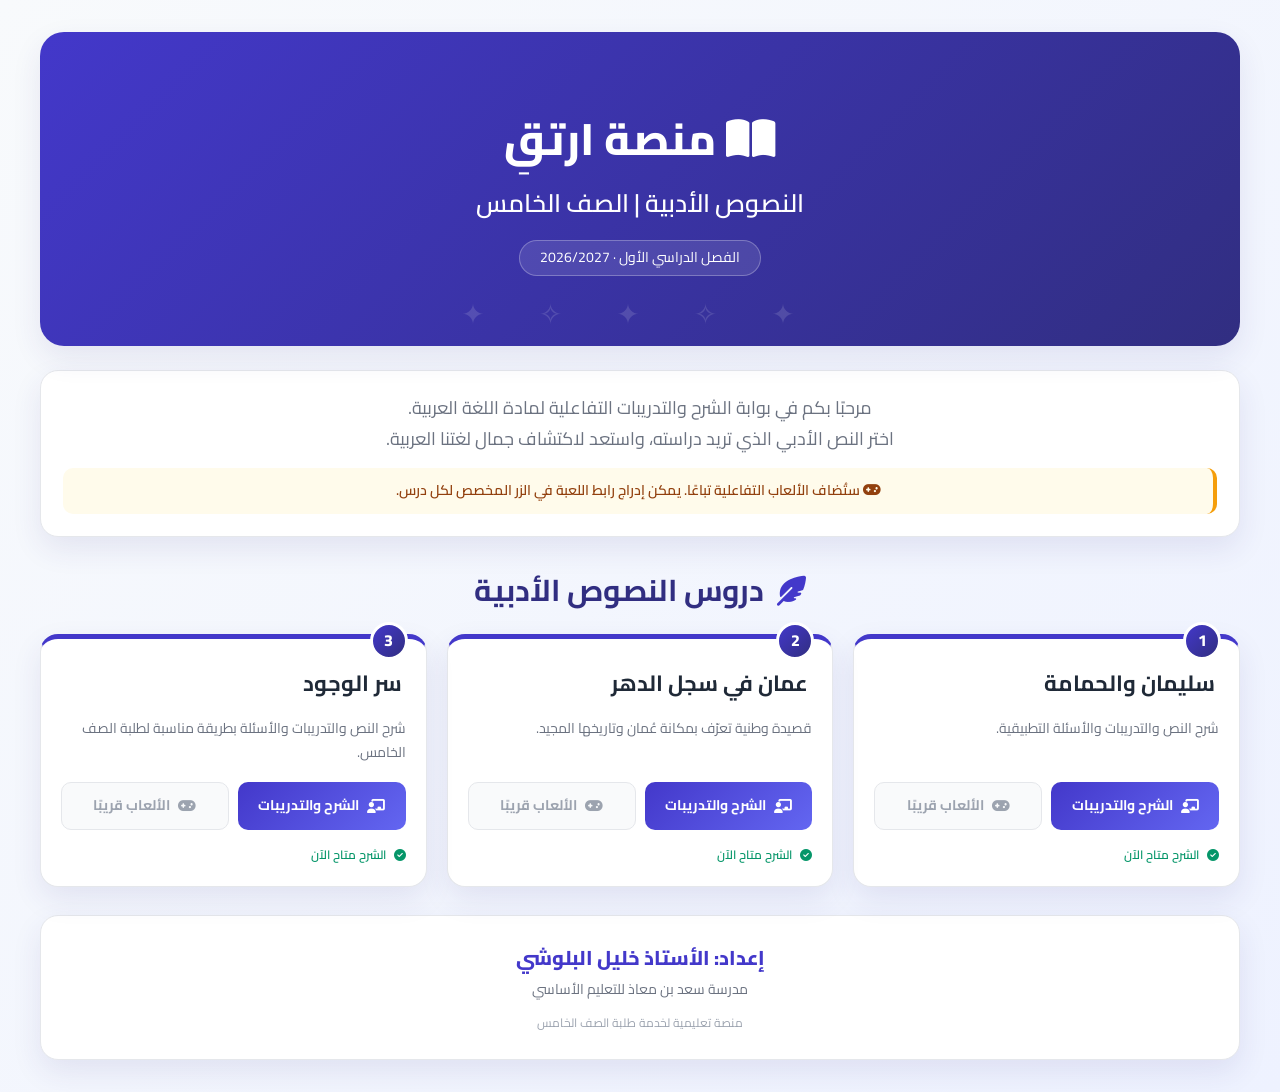
==== index.html @ d4e01bfc "Create index.html for Arabic literature platform This HTML file serves as an educational platform fo" ====
<!doctype html>
<html lang="ar" dir="rtl">
<head>
  <meta charset="utf-8">
  <meta name="viewport" content="width=device-width, initial-scale=1">
  <title>منصة ارتقِ | النصوص الأدبية - الفصل الأول</title>
  <link rel="preconnect" href="https://fonts.googleapis.com">
  <link rel="preconnect" href="https://fonts.gstatic.com" crossorigin>
  <link href="https://fonts.googleapis.com/css2?family=Cairo:wght@400;600;700;800&display=swap" rel="stylesheet">
  <link rel="stylesheet" href="https://cdnjs.cloudflare.com/ajax/libs/font-awesome/6.5.2/css/all.min.css">
  <style>
    :root{--primary:#4338ca;--deep:#312e81;--green:#059669;--ink:#1f2937;--muted:#6b7280;--line:#e5e7eb;--soft:#f8fafc;--shadow:0 12px 30px #312e8118}
    *{box-sizing:border-box;margin:0;padding:0} body{font-family:Cairo,system-ui,sans-serif;background:linear-gradient(135deg,#f8fafc,#eef2ff);color:var(--ink);line-height:1.7;min-height:100vh;padding:clamp(12px,3vw,32px)}
    .wrap{max-width:1200px;margin:auto} header{position:relative;overflow:hidden;text-align:center;color:#fff;background:linear-gradient(135deg,var(--primary),var(--deep));padding:clamp(35px,7vw,70px) 20px;border-radius:24px;box-shadow:var(--shadow);margin-bottom:24px} header:after{content:'✦  ✧  ✦  ✧  ✦';position:absolute;inset:auto 0 8px;color:#ffffff22;font-size:28px;letter-spacing:24px}.brand{font-size:clamp(25px,5vw,44px);font-weight:800}.subtitle{font-size:clamp(17px,3vw,25px);font-weight:600;margin-top:5px}.year{display:inline-block;margin-top:16px;padding:5px 20px;border:1px solid #ffffff44;border-radius:99px;background:#ffffff1c;font-size:14px}
    .intro,.lesson-card,footer{background:#fff;border:1px solid var(--line);border-radius:18px;box-shadow:var(--shadow)}.intro{padding:22px;text-align:center;margin-bottom:24px;color:var(--muted);font-size:clamp(15px,2vw,18px)}.note{margin-top:14px;background:#fffbeb;color:#92400e;border-right:4px solid #f59e0b;padding:11px 14px;border-radius:10px;font-size:14px;font-weight:600}
    .section-title{display:flex;align-items:center;justify-content:center;gap:12px;color:var(--deep);font-size:clamp(22px,4vw,30px);margin:28px 0 18px}.section-title i{color:var(--primary)}.grid{display:grid;grid-template-columns:repeat(auto-fit,minmax(min(100%,300px),1fr));gap:20px}.lesson-card{position:relative;padding:26px 20px 20px;border-top:5px solid var(--primary);transition:.25s}.lesson-card:hover{transform:translateY(-5px);box-shadow:0 18px 38px #312e8128}.num{position:absolute;top:-17px;right:18px;width:38px;height:38px;display:grid;place-items:center;border-radius:50%;background:linear-gradient(135deg,var(--primary),var(--deep));color:#fff;font-weight:800;border:3px solid #fff}.lesson-title{font-size:clamp(18px,2.5vw,22px);margin-bottom:15px;padding-right:4px}.description{color:var(--muted);font-size:14px;min-height:48px;margin-bottom:17px}.actions{display:flex;gap:9px;flex-wrap:wrap}.btn{flex:1 1 145px;display:inline-flex;align-items:center;justify-content:center;gap:8px;padding:11px 12px;border-radius:10px;text-decoration:none;font-weight:700;font-size:14px;transition:.2s}.btn:hover{transform:translateY(-2px)}.lesson{background:linear-gradient(135deg,var(--primary),#6366f1);color:#fff}.game{background:#fff;color:var(--green);border:1px solid #a7f3d0}.game.disabled{color:#9ca3af;background:#f9fafb;border-color:var(--line);cursor:not-allowed}.status{margin-top:15px;color:var(--green);font-size:12px;font-weight:600}.status i{margin-left:5px}footer{text-align:center;margin-top:28px;padding:25px 15px}.teacher{color:var(--primary);font-size:20px;font-weight:800}.school{color:var(--muted);font-size:14px;margin-top:3px}.credit{color:#9ca3af;font-size:12px;margin-top:12px}@media(max-width:520px){.actions{flex-direction:column}.btn{width:100%}.lesson-card{padding:25px 16px 17px}}
  </style>
</head>
<body>
  <main class="wrap">
    <header><div class="brand"><i class="fa-solid fa-book-open" aria-hidden="true"></i> منصة ارتقِ</div><div class="subtitle">النصوص الأدبية | الصف الخامس</div><div class="year">الفصل الدراسي الأول · 2026/2027</div></header>
    <section class="intro"><p>مرحبًا بكم في بوابة الشرح والتدريبات التفاعلية لمادة اللغة العربية.</p><p>اختر النص الأدبي الذي تريد دراسته، واستعد لاكتشاف جمال لغتنا العربية.</p><div class="note"><i class="fa-solid fa-gamepad"></i> ستُضاف الألعاب التفاعلية تباعًا. يمكن إدراج رابط اللعبة في الزر المخصص لكل درس.</div></section>
    <h2 class="section-title"><i class="fa-solid fa-feather-pointed"></i> دروس النصوص الأدبية</h2>
    <section class="grid" aria-label="دروس النصوص الأدبية">
      <article class="lesson-card"><span class="num">1</span><h3 class="lesson-title">سليمان والحمامة</h3><p class="description">شرح النص والتدريبات والأسئلة التطبيقية.</p><div class="actions"><a class="btn lesson" href="https://omk811.github.io/so1/" target="_blank" rel="noopener"><i class="fa-solid fa-chalkboard-user"></i> الشرح والتدريبات</a><a class="btn game disabled" href="#" aria-disabled="true" title="سيُضاف الرابط لاحقًا"><i class="fa-solid fa-gamepad"></i> الألعاب قريبًا</a></div><div class="status"><i class="fa-solid fa-circle-check"></i> الشرح متاح الآن</div></article>
      <article class="lesson-card"><span class="num">2</span><h3 class="lesson-title">عمان في سجل الدهر</h3><p class="description">قصيدة وطنية تعرّف بمكانة عُمان وتاريخها المجيد.</p><div class="actions"><a class="btn lesson" href="https://omk811.github.io/Oman-in-history/" target="_blank" rel="noopener"><i class="fa-solid fa-chalkboard-user"></i> الشرح والتدريبات</a><a class="btn game disabled" href="#" aria-disabled="true" title="سيُضاف الرابط لاحقًا"><i class="fa-solid fa-gamepad"></i> الألعاب قريبًا</a></div><div class="status"><i class="fa-solid fa-circle-check"></i> الشرح متاح الآن</div></article>
      <article class="lesson-card"><span class="num">3</span><h3 class="lesson-title">سر الوجود</h3><p class="description">شرح النص والتدريبات والأسئلة بطريقة مناسبة لطلبة الصف الخامس.</p><div class="actions"><a class="btn lesson" href="https://omk811.github.io/sw/" target="_blank" rel="noopener"><i class="fa-solid fa-chalkboard-user"></i> الشرح والتدريبات</a><a class="btn game disabled" href="#" aria-disabled="true" title="سيُضاف الرابط لاحقًا"><i class="fa-solid fa-gamepad"></i> الألعاب قريبًا</a></div><div class="status"><i class="fa-solid fa-circle-check"></i> الشرح متاح الآن</div></article>
    </section>
    <footer><div class="teacher">إعداد: الأستاذ خليل البلوشي</div><div class="school">مدرسة سعد بن معاذ للتعليم الأساسي</div><div class="credit">منصة تعليمية لخدمة طلبة الصف الخامس</div></footer>
  </main>
</body>
</html>
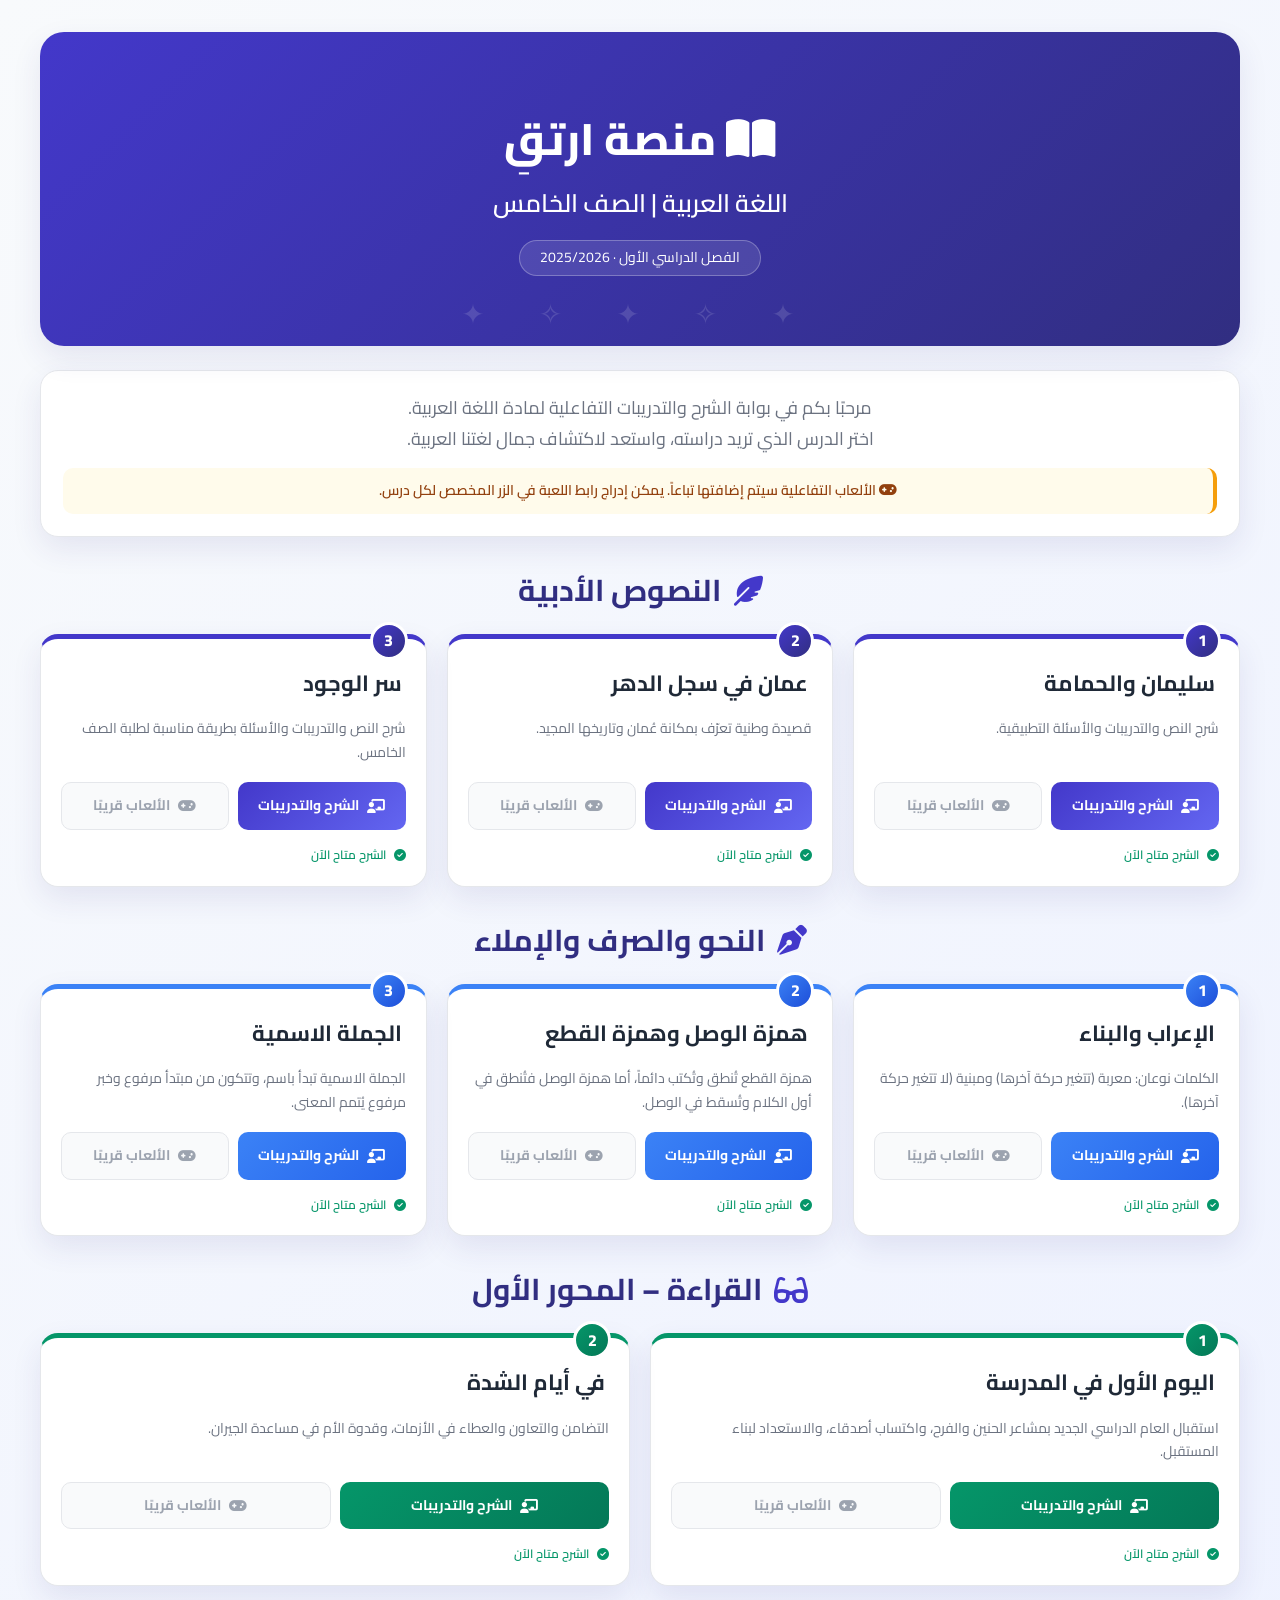
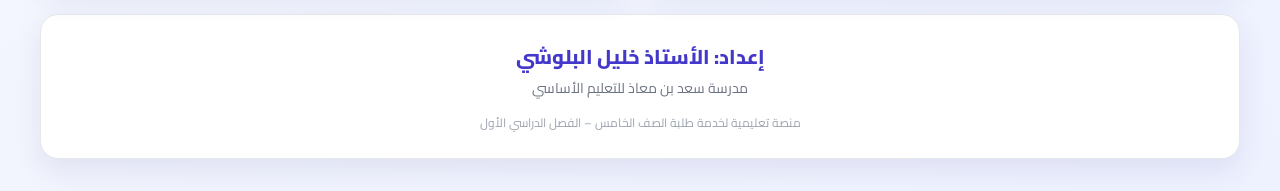
==== commit 489d9310: "Update title and footer content for new academic year Updated the title and subtitle in the header s" ====
--- a/index.html
+++ b/index.html
@@ -3,30 +3,490 @@
 <head>
   <meta charset="utf-8">
   <meta name="viewport" content="width=device-width, initial-scale=1">
-  <title>منصة ارتقِ | النصوص الأدبية - الفصل الأول</title>
+  <title>منصة ارتقِ | الفصل الدراسي الأول</title>
   <link rel="preconnect" href="https://fonts.googleapis.com">
   <link rel="preconnect" href="https://fonts.gstatic.com" crossorigin>
   <link href="https://fonts.googleapis.com/css2?family=Cairo:wght@400;600;700;800&display=swap" rel="stylesheet">
   <link rel="stylesheet" href="https://cdnjs.cloudflare.com/ajax/libs/font-awesome/6.5.2/css/all.min.css">
   <style>
-    :root{--primary:#4338ca;--deep:#312e81;--green:#059669;--ink:#1f2937;--muted:#6b7280;--line:#e5e7eb;--soft:#f8fafc;--shadow:0 12px 30px #312e8118}
-    *{box-sizing:border-box;margin:0;padding:0} body{font-family:Cairo,system-ui,sans-serif;background:linear-gradient(135deg,#f8fafc,#eef2ff);color:var(--ink);line-height:1.7;min-height:100vh;padding:clamp(12px,3vw,32px)}
-    .wrap{max-width:1200px;margin:auto} header{position:relative;overflow:hidden;text-align:center;color:#fff;background:linear-gradient(135deg,var(--primary),var(--deep));padding:clamp(35px,7vw,70px) 20px;border-radius:24px;box-shadow:var(--shadow);margin-bottom:24px} header:after{content:'✦  ✧  ✦  ✧  ✦';position:absolute;inset:auto 0 8px;color:#ffffff22;font-size:28px;letter-spacing:24px}.brand{font-size:clamp(25px,5vw,44px);font-weight:800}.subtitle{font-size:clamp(17px,3vw,25px);font-weight:600;margin-top:5px}.year{display:inline-block;margin-top:16px;padding:5px 20px;border:1px solid #ffffff44;border-radius:99px;background:#ffffff1c;font-size:14px}
-    .intro,.lesson-card,footer{background:#fff;border:1px solid var(--line);border-radius:18px;box-shadow:var(--shadow)}.intro{padding:22px;text-align:center;margin-bottom:24px;color:var(--muted);font-size:clamp(15px,2vw,18px)}.note{margin-top:14px;background:#fffbeb;color:#92400e;border-right:4px solid #f59e0b;padding:11px 14px;border-radius:10px;font-size:14px;font-weight:600}
-    .section-title{display:flex;align-items:center;justify-content:center;gap:12px;color:var(--deep);font-size:clamp(22px,4vw,30px);margin:28px 0 18px}.section-title i{color:var(--primary)}.grid{display:grid;grid-template-columns:repeat(auto-fit,minmax(min(100%,300px),1fr));gap:20px}.lesson-card{position:relative;padding:26px 20px 20px;border-top:5px solid var(--primary);transition:.25s}.lesson-card:hover{transform:translateY(-5px);box-shadow:0 18px 38px #312e8128}.num{position:absolute;top:-17px;right:18px;width:38px;height:38px;display:grid;place-items:center;border-radius:50%;background:linear-gradient(135deg,var(--primary),var(--deep));color:#fff;font-weight:800;border:3px solid #fff}.lesson-title{font-size:clamp(18px,2.5vw,22px);margin-bottom:15px;padding-right:4px}.description{color:var(--muted);font-size:14px;min-height:48px;margin-bottom:17px}.actions{display:flex;gap:9px;flex-wrap:wrap}.btn{flex:1 1 145px;display:inline-flex;align-items:center;justify-content:center;gap:8px;padding:11px 12px;border-radius:10px;text-decoration:none;font-weight:700;font-size:14px;transition:.2s}.btn:hover{transform:translateY(-2px)}.lesson{background:linear-gradient(135deg,var(--primary),#6366f1);color:#fff}.game{background:#fff;color:var(--green);border:1px solid #a7f3d0}.game.disabled{color:#9ca3af;background:#f9fafb;border-color:var(--line);cursor:not-allowed}.status{margin-top:15px;color:var(--green);font-size:12px;font-weight:600}.status i{margin-left:5px}footer{text-align:center;margin-top:28px;padding:25px 15px}.teacher{color:var(--primary);font-size:20px;font-weight:800}.school{color:var(--muted);font-size:14px;margin-top:3px}.credit{color:#9ca3af;font-size:12px;margin-top:12px}@media(max-width:520px){.actions{flex-direction:column}.btn{width:100%}.lesson-card{padding:25px 16px 17px}}
+    :root {
+      --primary: #4338ca;
+      --deep: #312e81;
+      --green: #059669;
+      --ink: #1f2937;
+      --muted: #6b7280;
+      --line: #e5e7eb;
+      --soft: #f8fafc;
+      --shadow: 0 12px 30px #312e8118;
+    }
+
+    * {
+      box-sizing: border-box;
+      margin: 0;
+      padding: 0;
+    }
+
+    body {
+      font-family: 'Cairo', system-ui, sans-serif;
+      background: linear-gradient(135deg, #f8fafc, #eef2ff);
+      color: var(--ink);
+      line-height: 1.7;
+      min-height: 100vh;
+      padding: clamp(12px, 3vw, 32px);
+    }
+
+    .wrap {
+      max-width: 1200px;
+      margin: auto;
+    }
+
+    /* ===== الهيدر ===== */
+    header {
+      position: relative;
+      overflow: hidden;
+      text-align: center;
+      color: #fff;
+      background: linear-gradient(135deg, var(--primary), var(--deep));
+      padding: clamp(35px, 7vw, 70px) 20px;
+      border-radius: 24px;
+      box-shadow: var(--shadow);
+      margin-bottom: 24px;
+    }
+
+    header::after {
+      content: '✦  ✧  ✦  ✧  ✦';
+      position: absolute;
+      inset: auto 0 8px;
+      color: #ffffff22;
+      font-size: 28px;
+      letter-spacing: 24px;
+    }
+
+    .brand {
+      font-size: clamp(25px, 5vw, 44px);
+      font-weight: 800;
+    }
+
+    .subtitle {
+      font-size: clamp(17px, 3vw, 25px);
+      font-weight: 600;
+      margin-top: 5px;
+    }
+
+    .year {
+      display: inline-block;
+      margin-top: 16px;
+      padding: 5px 20px;
+      border: 1px solid #ffffff44;
+      border-radius: 99px;
+      background: #ffffff1c;
+      font-size: 14px;
+    }
+
+    /* ===== المقدمة ===== */
+    .intro {
+      background: #fff;
+      border: 1px solid var(--line);
+      border-radius: 18px;
+      box-shadow: var(--shadow);
+      padding: 22px;
+      text-align: center;
+      margin-bottom: 24px;
+      color: var(--muted);
+      font-size: clamp(15px, 2vw, 18px);
+    }
+
+    .note {
+      margin-top: 14px;
+      background: #fffbeb;
+      color: #92400e;
+      border-right: 4px solid #f59e0b;
+      padding: 11px 14px;
+      border-radius: 10px;
+      font-size: 14px;
+      font-weight: 600;
+    }
+
+    /* ===== عناوين الأقسام ===== */
+    .section-title {
+      display: flex;
+      align-items: center;
+      justify-content: center;
+      gap: 12px;
+      color: var(--deep);
+      font-size: clamp(22px, 4vw, 30px);
+      margin: 28px 0 18px;
+    }
+
+    .section-title i {
+      color: var(--primary);
+    }
+
+    /* ===== شبكة البطاقات ===== */
+    .grid {
+      display: grid;
+      grid-template-columns: repeat(auto-fit, minmax(min(100%, 300px), 1fr));
+      gap: 20px;
+    }
+
+    /* ===== بطاقة الدرس ===== */
+    .lesson-card {
+      position: relative;
+      background: #fff;
+      border: 1px solid var(--line);
+      border-radius: 18px;
+      box-shadow: var(--shadow);
+      padding: 26px 20px 20px;
+      border-top: 5px solid var(--primary);
+      transition: 0.25s;
+    }
+
+    .lesson-card:hover {
+      transform: translateY(-5px);
+      box-shadow: 0 18px 38px #312e8128;
+    }
+
+    /* ألوان خاصة بكل قسم */
+    .literary .lesson-card { border-top-color: var(--primary); }
+    .grammar .lesson-card { border-top-color: #3b82f6; }
+    .reading1 .lesson-card { border-top-color: var(--green); }
+
+    /* ===== رقم الدرس ===== */
+    .num {
+      position: absolute;
+      top: -17px;
+      right: 18px;
+      width: 38px;
+      height: 38px;
+      display: grid;
+      place-items: center;
+      border-radius: 50%;
+      background: linear-gradient(135deg, var(--primary), var(--deep));
+      color: #fff;
+      font-weight: 800;
+      border: 3px solid #fff;
+    }
+
+    .literary .num { background: linear-gradient(135deg, var(--primary), var(--deep)); }
+    .grammar .num { background: linear-gradient(135deg, #3b82f6, #1d4ed8); }
+    .reading1 .num { background: linear-gradient(135deg, var(--green), #047857); }
+
+    /* ===== عنوان الدرس ===== */
+    .lesson-title {
+      font-size: clamp(18px, 2.5vw, 22px);
+      margin-bottom: 15px;
+      padding-right: 4px;
+    }
+
+    .description {
+      color: var(--muted);
+      font-size: 14px;
+      min-height: 48px;
+      margin-bottom: 17px;
+    }
+
+    /* ===== الأزرار ===== */
+    .actions {
+      display: flex;
+      gap: 9px;
+      flex-wrap: wrap;
+    }
+
+    .btn {
+      flex: 1 1 145px;
+      display: inline-flex;
+      align-items: center;
+      justify-content: center;
+      gap: 8px;
+      padding: 11px 12px;
+      border-radius: 10px;
+      text-decoration: none;
+      font-weight: 700;
+      font-size: 14px;
+      transition: 0.2s;
+    }
+
+    .btn:hover {
+      transform: translateY(-2px);
+    }
+
+    .btn-lesson {
+      background: linear-gradient(135deg, var(--primary), #6366f1);
+      color: #fff;
+    }
+
+    .grammar .btn-lesson { background: linear-gradient(135deg, #3b82f6, #2563eb); }
+    .reading1 .btn-lesson { background: linear-gradient(135deg, var(--green), #047857); }
+
+    .btn-game {
+      background: #fff;
+      color: var(--green);
+      border: 1px solid #a7f3d0;
+    }
+
+    .btn-game.disabled {
+      color: #9ca3af;
+      background: #f9fafb;
+      border-color: var(--line);
+      cursor: not-allowed;
+    }
+
+    /* ===== الحالة ===== */
+    .status {
+      margin-top: 15px;
+      color: var(--green);
+      font-size: 12px;
+      font-weight: 600;
+    }
+
+    .status i {
+      margin-left: 5px;
+    }
+
+    /* ===== الفوتر ===== */
+    footer {
+      background: #fff;
+      border: 1px solid var(--line);
+      border-radius: 18px;
+      box-shadow: var(--shadow);
+      text-align: center;
+      margin-top: 28px;
+      padding: 25px 15px;
+    }
+
+    .teacher {
+      color: var(--primary);
+      font-size: 20px;
+      font-weight: 800;
+    }
+
+    .school {
+      color: var(--muted);
+      font-size: 14px;
+      margin-top: 3px;
+    }
+
+    .credit {
+      color: #9ca3af;
+      font-size: 12px;
+      margin-top: 12px;
+    }
+
+    /* ===== استجابة للشاشات الصغيرة ===== */
+    @media (max-width: 520px) {
+      .actions {
+        flex-direction: column;
+      }
+      .btn {
+        width: 100%;
+      }
+      .lesson-card {
+        padding: 25px 16px 17px;
+      }
+    }
   </style>
 </head>
 <body>
+
   <main class="wrap">
-    <header><div class="brand"><i class="fa-solid fa-book-open" aria-hidden="true"></i> منصة ارتقِ</div><div class="subtitle">النصوص الأدبية | الصف الخامس</div><div class="year">الفصل الدراسي الأول · 2026/2027</div></header>
-    <section class="intro"><p>مرحبًا بكم في بوابة الشرح والتدريبات التفاعلية لمادة اللغة العربية.</p><p>اختر النص الأدبي الذي تريد دراسته، واستعد لاكتشاف جمال لغتنا العربية.</p><div class="note"><i class="fa-solid fa-gamepad"></i> ستُضاف الألعاب التفاعلية تباعًا. يمكن إدراج رابط اللعبة في الزر المخصص لكل درس.</div></section>
-    <h2 class="section-title"><i class="fa-solid fa-feather-pointed"></i> دروس النصوص الأدبية</h2>
-    <section class="grid" aria-label="دروس النصوص الأدبية">
-      <article class="lesson-card"><span class="num">1</span><h3 class="lesson-title">سليمان والحمامة</h3><p class="description">شرح النص والتدريبات والأسئلة التطبيقية.</p><div class="actions"><a class="btn lesson" href="https://omk811.github.io/so1/" target="_blank" rel="noopener"><i class="fa-solid fa-chalkboard-user"></i> الشرح والتدريبات</a><a class="btn game disabled" href="#" aria-disabled="true" title="سيُضاف الرابط لاحقًا"><i class="fa-solid fa-gamepad"></i> الألعاب قريبًا</a></div><div class="status"><i class="fa-solid fa-circle-check"></i> الشرح متاح الآن</div></article>
-      <article class="lesson-card"><span class="num">2</span><h3 class="lesson-title">عمان في سجل الدهر</h3><p class="description">قصيدة وطنية تعرّف بمكانة عُمان وتاريخها المجيد.</p><div class="actions"><a class="btn lesson" href="https://omk811.github.io/Oman-in-history/" target="_blank" rel="noopener"><i class="fa-solid fa-chalkboard-user"></i> الشرح والتدريبات</a><a class="btn game disabled" href="#" aria-disabled="true" title="سيُضاف الرابط لاحقًا"><i class="fa-solid fa-gamepad"></i> الألعاب قريبًا</a></div><div class="status"><i class="fa-solid fa-circle-check"></i> الشرح متاح الآن</div></article>
-      <article class="lesson-card"><span class="num">3</span><h3 class="lesson-title">سر الوجود</h3><p class="description">شرح النص والتدريبات والأسئلة بطريقة مناسبة لطلبة الصف الخامس.</p><div class="actions"><a class="btn lesson" href="https://omk811.github.io/sw/" target="_blank" rel="noopener"><i class="fa-solid fa-chalkboard-user"></i> الشرح والتدريبات</a><a class="btn game disabled" href="#" aria-disabled="true" title="سيُضاف الرابط لاحقًا"><i class="fa-solid fa-gamepad"></i> الألعاب قريبًا</a></div><div class="status"><i class="fa-solid fa-circle-check"></i> الشرح متاح الآن</div></article>
+
+    <!-- ===== الهيدر ===== -->
+    <header>
+      <div class="brand">
+        <i class="fa-solid fa-book-open" aria-hidden="true"></i>
+        منصة ارتقِ
+      </div>
+      <div class="subtitle">اللغة العربية | الصف الخامس</div>
+      <div class="year">الفصل الدراسي الأول · 2025/2026</div>
+    </header>
+
+    <!-- ===== المقدمة ===== -->
+    <section class="intro">
+      <p>مرحبًا بكم في بوابة الشرح والتدريبات التفاعلية لمادة اللغة العربية.</p>
+      <p>اختر الدرس الذي تريد دراسته، واستعد لاكتشاف جمال لغتنا العربية.</p>
+      <div class="note">
+        <i class="fa-solid fa-gamepad"></i>
+        الألعاب التفاعلية سيتم إضافتها تباعاً. يمكن إدراج رابط اللعبة في الزر المخصص لكل درس.
+      </div>
     </section>
-    <footer><div class="teacher">إعداد: الأستاذ خليل البلوشي</div><div class="school">مدرسة سعد بن معاذ للتعليم الأساسي</div><div class="credit">منصة تعليمية لخدمة طلبة الصف الخامس</div></footer>
+
+    <!-- ============================================================ -->
+    <!-- 1. النصوص الأدبية                                              -->
+    <!-- ============================================================ -->
+    <h2 class="section-title">
+      <i class="fa-solid fa-feather-pointed"></i>
+      النصوص الأدبية
+    </h2>
+    <section class="grid literary" aria-label="دروس النصوص الأدبية">
+
+      <article class="lesson-card">
+        <span class="num">1</span>
+        <h3 class="lesson-title">سليمان والحمامة</h3>
+        <p class="description">شرح النص والتدريبات والأسئلة التطبيقية.</p>
+        <div class="actions">
+          <a class="btn btn-lesson" href="https://omk811.github.io/so1/" target="_blank" rel="noopener">
+            <i class="fa-solid fa-chalkboard-user"></i> الشرح والتدريبات
+          </a>
+          <a class="btn btn-game disabled" href="#" aria-disabled="true" title="سيُضاف الرابط لاحقًا">
+            <i class="fa-solid fa-gamepad"></i> الألعاب قريبًا
+          </a>
+        </div>
+        <div class="status">
+          <i class="fa-solid fa-circle-check"></i> الشرح متاح الآن
+        </div>
+      </article>
+
+      <article class="lesson-card">
+        <span class="num">2</span>
+        <h3 class="lesson-title">عمان في سجل الدهر</h3>
+        <p class="description">قصيدة وطنية تعرّف بمكانة عُمان وتاريخها المجيد.</p>
+        <div class="actions">
+          <a class="btn btn-lesson" href="https://omk811.github.io/Oman-in-history/" target="_blank" rel="noopener">
+            <i class="fa-solid fa-chalkboard-user"></i> الشرح والتدريبات
+          </a>
+          <a class="btn btn-game disabled" href="#" aria-disabled="true" title="سيُضاف الرابط لاحقًا">
+            <i class="fa-solid fa-gamepad"></i> الألعاب قريبًا
+          </a>
+        </div>
+        <div class="status">
+          <i class="fa-solid fa-circle-check"></i> الشرح متاح الآن
+        </div>
+      </article>
+
+      <article class="lesson-card">
+        <span class="num">3</span>
+        <h3 class="lesson-title">سر الوجود</h3>
+        <p class="description">شرح النص والتدريبات والأسئلة بطريقة مناسبة لطلبة الصف الخامس.</p>
+        <div class="actions">
+          <a class="btn btn-lesson" href="https://omk811.github.io/sw/" target="_blank" rel="noopener">
+            <i class="fa-solid fa-chalkboard-user"></i> الشرح والتدريبات
+          </a>
+          <a class="btn btn-game disabled" href="#" aria-disabled="true" title="سيُضاف الرابط لاحقًا">
+            <i class="fa-solid fa-gamepad"></i> الألعاب قريبًا
+          </a>
+        </div>
+        <div class="status">
+          <i class="fa-solid fa-circle-check"></i> الشرح متاح الآن
+        </div>
+      </article>
+
+    </section>
+
+    <!-- ============================================================ -->
+    <!-- 2. النحو والصرف والإملاء                                               -->
+    <!-- ============================================================ -->
+    <h2 class="section-title">
+      <i class="fa-solid fa-pen-nib"></i>
+      النحو والصرف والإملاء
+    </h2>
+    <section class="grid grammar" aria-label="دروس النحو والصرف والإملاء">
+
+      <article class="lesson-card">
+        <span class="num">1</span>
+        <h3 class="lesson-title">الإعراب والبناء</h3>
+        <p class="description">الكلمات نوعان: معربة (تتغير حركة آخرها) ومبنية (لا تتغير حركة آخرها).</p>
+        <div class="actions">
+          <a class="btn btn-lesson" href="https://omk811.github.io/i3rab/" target="_blank" rel="noopener">
+            <i class="fa-solid fa-chalkboard-user"></i> الشرح والتدريبات
+          </a>
+          <a class="btn btn-game disabled" href="#" aria-disabled="true" title="سيُضاف الرابط لاحقًا">
+            <i class="fa-solid fa-gamepad"></i> الألعاب قريبًا
+          </a>
+        </div>
+        <div class="status">
+          <i class="fa-solid fa-circle-check"></i> الشرح متاح الآن
+        </div>
+      </article>
+
+      <article class="lesson-card">
+        <span class="num">2</span>
+        <h3 class="lesson-title">همزة الوصل وهمزة القطع</h3>
+        <p class="description">همزة القطع تُنطق وتُكتب دائماً، أما همزة الوصل فتُنطق في أول الكلام وتُسقط في الوصل.</p>
+        <div class="actions">
+          <a class="btn btn-lesson" href="https://omk811.github.io/hamza/" target="_blank" rel="noopener">
+            <i class="fa-solid fa-chalkboard-user"></i> الشرح والتدريبات
+          </a>
+          <a class="btn btn-game disabled" href="#" aria-disabled="true" title="سيُضاف الرابط لاحقًا">
+            <i class="fa-solid fa-gamepad"></i> الألعاب قريبًا
+          </a>
+        </div>
+        <div class="status">
+          <i class="fa-solid fa-circle-check"></i> الشرح متاح الآن
+        </div>
+      </article>
+
+      <article class="lesson-card">
+        <span class="num">3</span>
+        <h3 class="lesson-title">الجملة الاسمية</h3>
+        <p class="description">الجملة الاسمية تبدأ باسم، وتتكون من مبتدأ مرفوع وخبر مرفوع يُتمم المعنى.</p>
+        <div class="actions">
+          <a class="btn btn-lesson" href="https://omk811.github.io/nominal/" target="_blank" rel="noopener">
+            <i class="fa-solid fa-chalkboard-user"></i> الشرح والتدريبات
+          </a>
+          <a class="btn btn-game disabled" href="#" aria-disabled="true" title="سيُضاف الرابط لاحقًا">
+            <i class="fa-solid fa-gamepad"></i> الألعاب قريبًا
+          </a>
+        </div>
+        <div class="status">
+          <i class="fa-solid fa-circle-check"></i> الشرح متاح الآن
+        </div>
+      </article>
+
+    </section>
+
+    <!-- ============================================================ -->
+    <!-- 3. القراءة – المحور الأول                                     -->
+    <!-- ============================================================ -->
+    <h2 class="section-title">
+      <i class="fa-solid fa-glasses"></i>
+      القراءة – المحور الأول
+    </h2>
+    <section class="grid reading1" aria-label="دروس القراءة المحور الأول">
+
+      <article class="lesson-card">
+        <span class="num">1</span>
+        <h3 class="lesson-title">اليوم الأول في المدرسة</h3>
+        <p class="description">استقبال العام الدراسي الجديد بمشاعر الحنين والفرح، واكتساب أصدقاء، والاستعداد لبناء المستقبل.</p>
+        <div class="actions">
+          <a class="btn btn-lesson" href="https://omk811.github.io/firstday/" target="_blank" rel="noopener">
+            <i class="fa-solid fa-chalkboard-user"></i> الشرح والتدريبات
+          </a>
+          <a class="btn btn-game disabled" href="#" aria-disabled="true" title="سيُضاف الرابط لاحقًا">
+            <i class="fa-solid fa-gamepad"></i> الألعاب قريبًا
+          </a>
+        </div>
+        <div class="status">
+          <i class="fa-solid fa-circle-check"></i> الشرح متاح الآن
+        </div>
+      </article>
+
+      <article class="lesson-card">
+        <span class="num">2</span>
+        <h3 class="lesson-title">في أيام الشدة</h3>
+        <p class="description">التضامن والتعاون والعطاء في الأزمات، وقدوة الأم في مساعدة الجيران.</p>
+        <div class="actions">
+          <a class="btn btn-lesson" href="https://omk811.github.io/harddays/" target="_blank" rel="noopener">
+            <i class="fa-solid fa-chalkboard-user"></i> الشرح والتدريبات
+          </a>
+          <a class="btn btn-game disabled" href="#" aria-disabled="true" title="سيُضاف الرابط لاحقًا">
+            <i class="fa-solid fa-gamepad"></i> الألعاب قريبًا
+          </a>
+        </div>
+        <div class="status">
+          <i class="fa-solid fa-circle-check"></i> الشرح متاح الآن
+        </div>
+      </article>
+
+    </section>
+
+    <!-- ===== الفوتر ===== -->
+    <footer>
+      <div class="teacher">إعداد: الأستاذ خليل البلوشي</div>
+      <div class="school">مدرسة سعد بن معاذ للتعليم الأساسي</div>
+      <div class="credit">منصة تعليمية لخدمة طلبة الصف الخامس – الفصل الدراسي الأول</div>
+    </footer>
+
   </main>
+
 </body>
 </html>
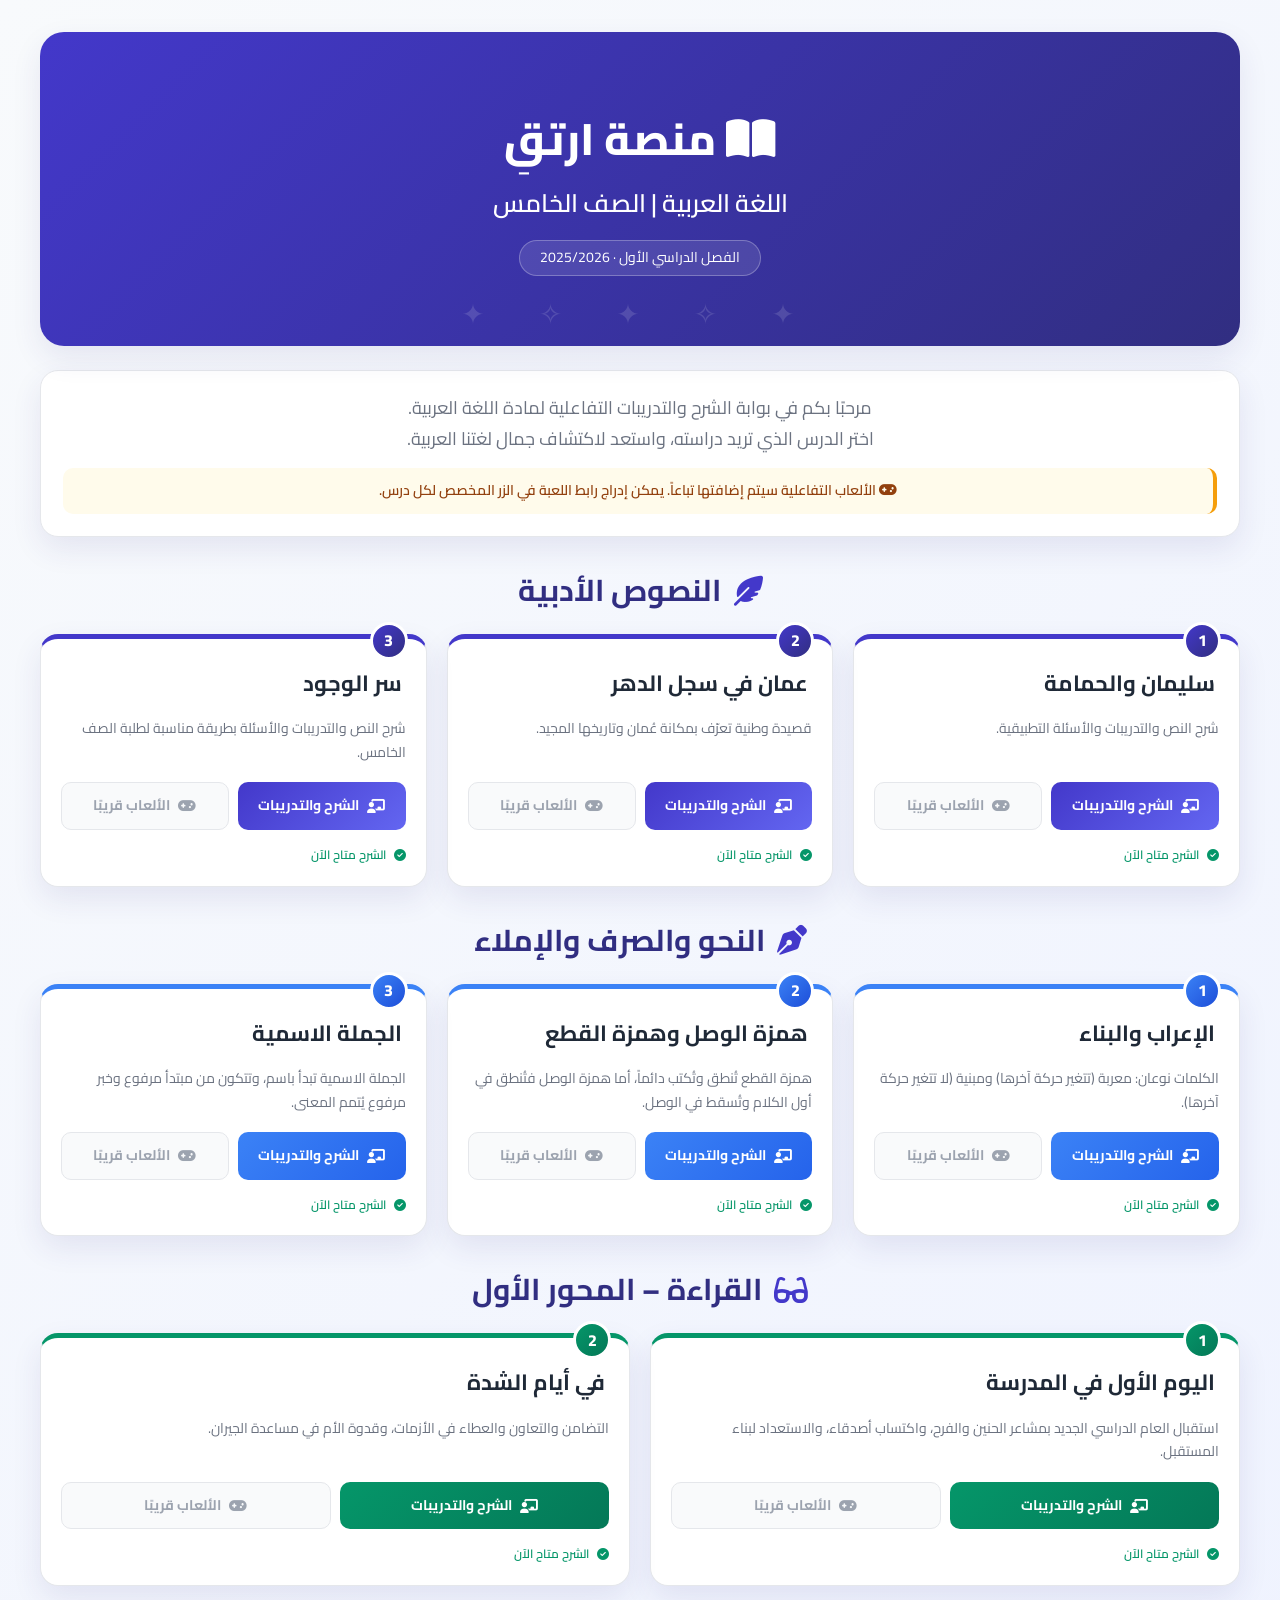
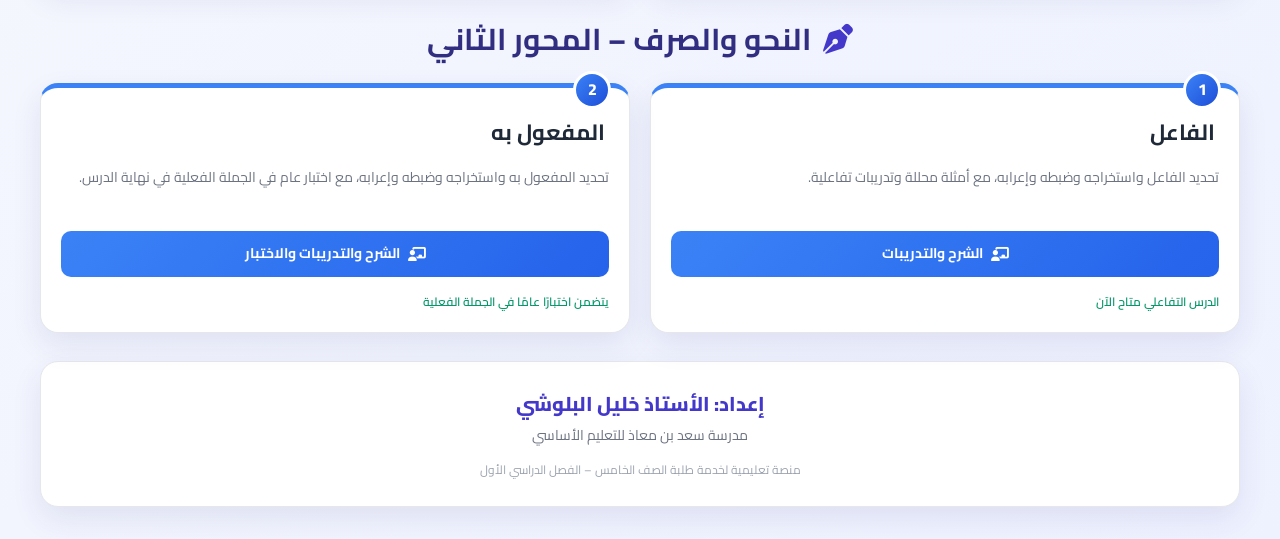
==== commit a85d317a: "Add interactive subject and object lessons for first semester axis two" ====
--- a/index.html
+++ b/index.html
@@ -479,6 +479,36 @@
 
     </section>
 
+
+    <h2 class="section-title" id="axis2-grammar">
+      <i class="fa-solid fa-pen-nib" aria-hidden="true"></i>
+      النحو والصرف – المحور الثاني
+    </h2>
+    <section class="grid grammar" aria-label="دروس تفاعلية للمحور الثاني">
+      <article class="lesson-card">
+        <span class="num">1</span>
+        <h3 class="lesson-title">الفاعل</h3>
+        <p class="description">تحديد الفاعل واستخراجه وضبطه وإعرابه، مع أمثلة محللة وتدريبات تفاعلية.</p>
+        <div class="actions">
+          <a class="btn btn-lesson" href="https://omk811.github.io/fa3el/" target="_blank" rel="noopener noreferrer">
+            <i class="fa-solid fa-chalkboard-user" aria-hidden="true"></i> الشرح والتدريبات
+          </a>
+        </div>
+        <div class="status">الدرس التفاعلي متاح الآن</div>
+      </article>
+      <article class="lesson-card">
+        <span class="num">2</span>
+        <h3 class="lesson-title">المفعول به</h3>
+        <p class="description">تحديد المفعول به واستخراجه وضبطه وإعرابه، مع اختبار عام في الجملة الفعلية في نهاية الدرس.</p>
+        <div class="actions">
+          <a class="btn btn-lesson" href="https://omk811.github.io/fa3el/mafool.html" target="_blank" rel="noopener noreferrer">
+            <i class="fa-solid fa-chalkboard-user" aria-hidden="true"></i> الشرح والتدريبات والاختبار
+          </a>
+        </div>
+        <div class="status">يتضمن اختبارًا عامًا في الجملة الفعلية</div>
+      </article>
+    </section>
+
     <!-- ===== الفوتر ===== -->
     <footer>
       <div class="teacher">إعداد: الأستاذ خليل البلوشي</div>
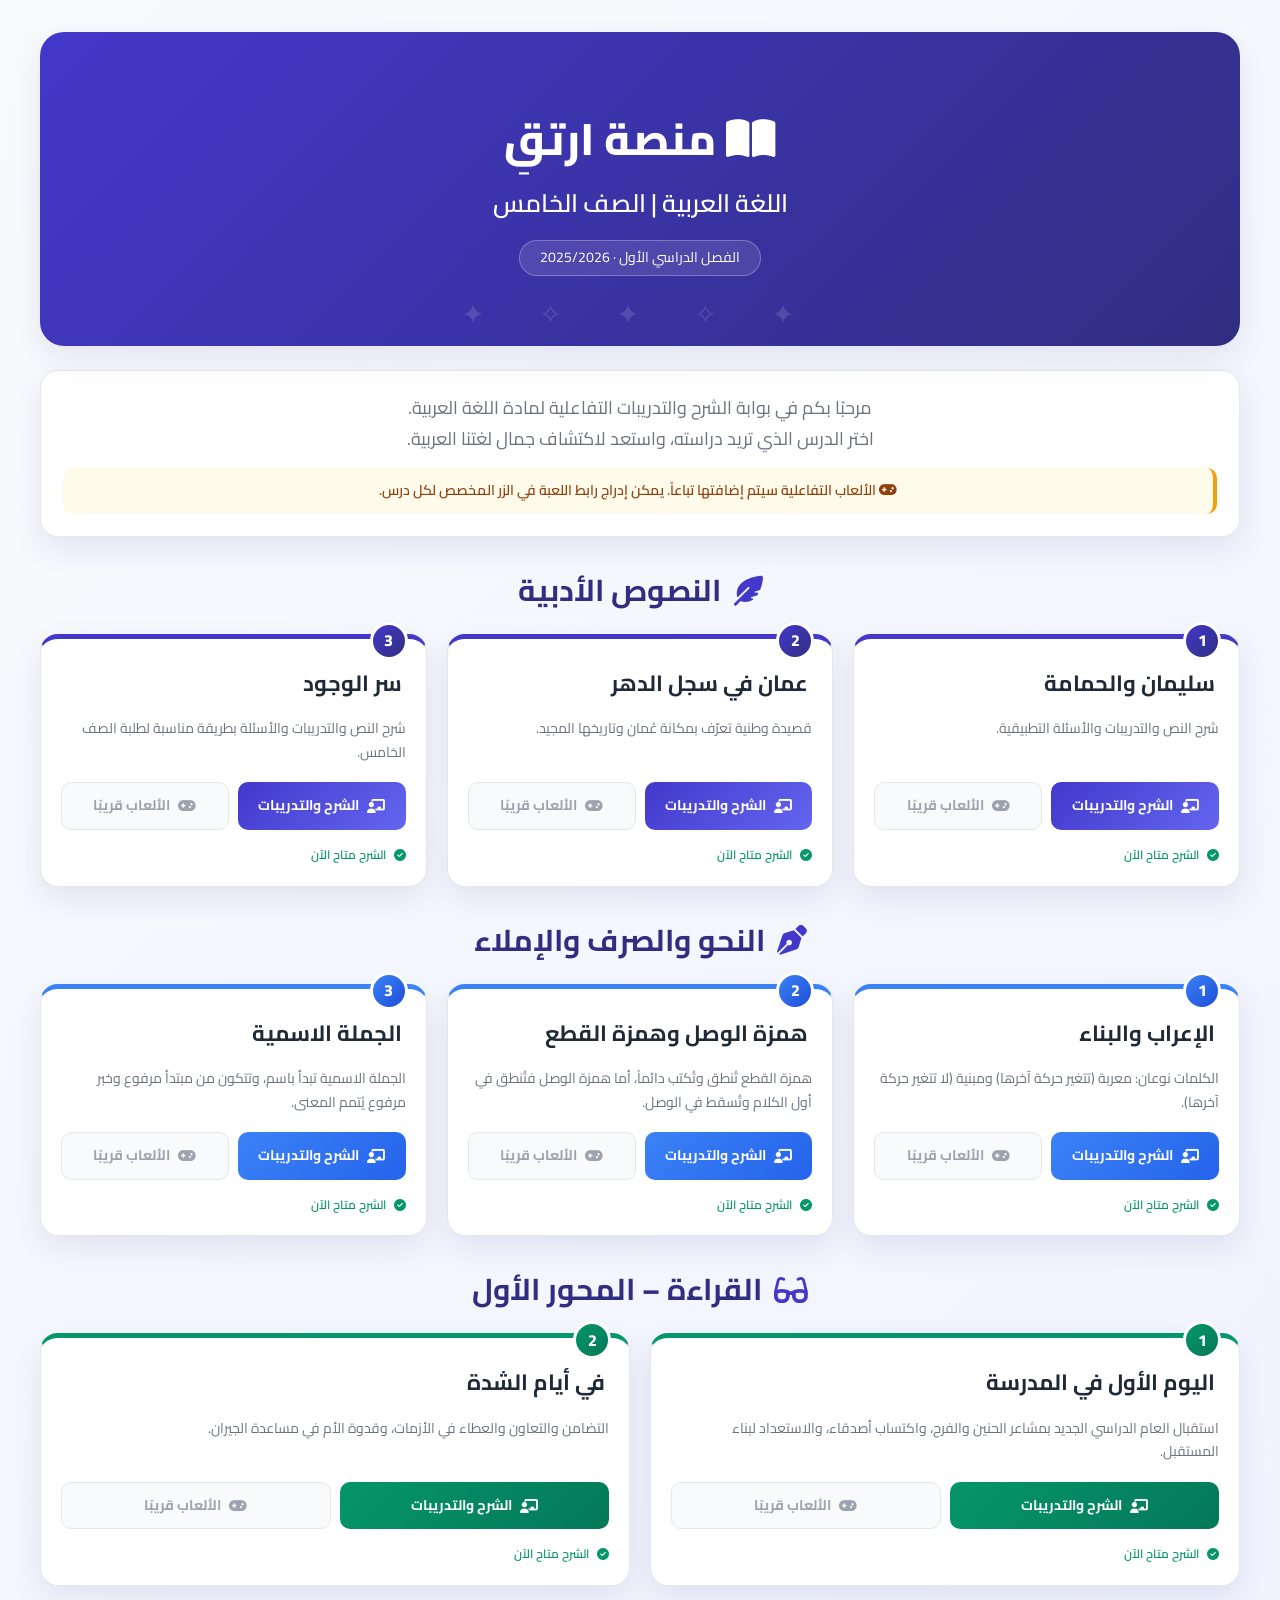
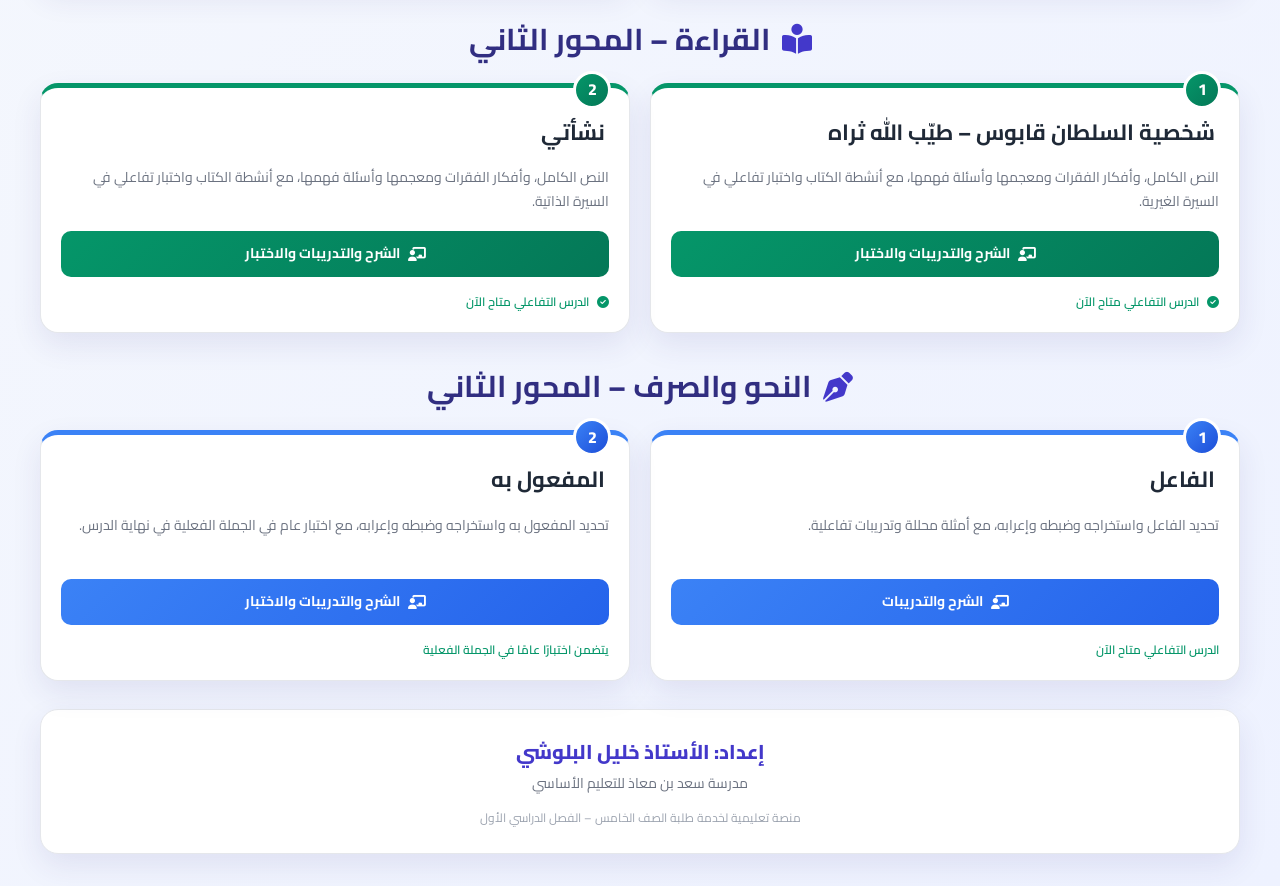
==== commit 029df6a7: "Add reading and grammar sections with styles Added new section for reading and grammar lessons with " ====
--- a/index.html
+++ b/index.html
@@ -149,7 +149,7 @@
     /* ألوان خاصة بكل قسم */
     .literary .lesson-card { border-top-color: var(--primary); }
     .grammar .lesson-card { border-top-color: #3b82f6; }
-    .reading1 .lesson-card { border-top-color: var(--green); }
+    .reading1 .lesson-card, .reading2 .lesson-card { border-top-color: var(--green); }
 
     /* ===== رقم الدرس ===== */
     .num {
@@ -169,7 +169,7 @@
 
     .literary .num { background: linear-gradient(135deg, var(--primary), var(--deep)); }
     .grammar .num { background: linear-gradient(135deg, #3b82f6, #1d4ed8); }
-    .reading1 .num { background: linear-gradient(135deg, var(--green), #047857); }
+    .reading1 .num, .reading2 .num { background: linear-gradient(135deg, var(--green), #047857); }
 
     /* ===== عنوان الدرس ===== */
     .lesson-title {
@@ -216,7 +216,7 @@
     }
 
     .grammar .btn-lesson { background: linear-gradient(135deg, #3b82f6, #2563eb); }
-    .reading1 .btn-lesson { background: linear-gradient(135deg, var(--green), #047857); }
+    .reading1 .btn-lesson, .reading2 .btn-lesson { background: linear-gradient(135deg, var(--green), #047857); }
 
     .btn-game {
       background: #fff;
@@ -280,6 +280,10 @@
       .btn {
         width: 100%;
       }
+      .reading2 .btn {
+        flex: 0 0 auto;
+        min-height: 46px;
+      }
       .lesson-card {
         padding: 25px 16px 17px;
       }
@@ -480,6 +484,42 @@
     </section>
 
 
+    <!-- ============================================================ -->
+    <!-- القراءة – المحور الثاني                                        -->
+    <!-- ============================================================ -->
+    <h2 class="section-title" id="axis2-reading">
+      <i class="fa-solid fa-book-open-reader" aria-hidden="true"></i>
+      القراءة – المحور الثاني
+    </h2>
+    <section class="grid reading2" aria-labelledby="axis2-reading">
+      <article class="lesson-card">
+        <span class="num">1</span>
+        <h3 class="lesson-title">شخصية السلطان قابوس – طيّب الله ثراه</h3>
+        <p class="description">النص الكامل، وأفكار الفقرات ومعجمها وأسئلة فهمها، مع أنشطة الكتاب واختبار تفاعلي في السيرة الغيرية.</p>
+        <div class="actions">
+          <a class="btn btn-lesson" href="https://nashati.omk811.chatgpt.site/qaboos.html" target="_blank" rel="noopener noreferrer">
+            <i class="fa-solid fa-chalkboard-user" aria-hidden="true"></i> الشرح والتدريبات والاختبار
+          </a>
+        </div>
+        <div class="status">
+          <i class="fa-solid fa-circle-check" aria-hidden="true"></i> الدرس التفاعلي متاح الآن
+        </div>
+      </article>
+      <article class="lesson-card">
+        <span class="num">2</span>
+        <h3 class="lesson-title">نشأتي</h3>
+        <p class="description">النص الكامل، وأفكار الفقرات ومعجمها وأسئلة فهمها، مع أنشطة الكتاب واختبار تفاعلي في السيرة الذاتية.</p>
+        <div class="actions">
+          <a class="btn btn-lesson" href="https://nashati.omk811.chatgpt.site/nashati.html" target="_blank" rel="noopener noreferrer">
+            <i class="fa-solid fa-chalkboard-user" aria-hidden="true"></i> الشرح والتدريبات والاختبار
+          </a>
+        </div>
+        <div class="status">
+          <i class="fa-solid fa-circle-check" aria-hidden="true"></i> الدرس التفاعلي متاح الآن
+        </div>
+      </article>
+    </section>
+
     <h2 class="section-title" id="axis2-grammar">
       <i class="fa-solid fa-pen-nib" aria-hidden="true"></i>
       النحو والصرف – المحور الثاني
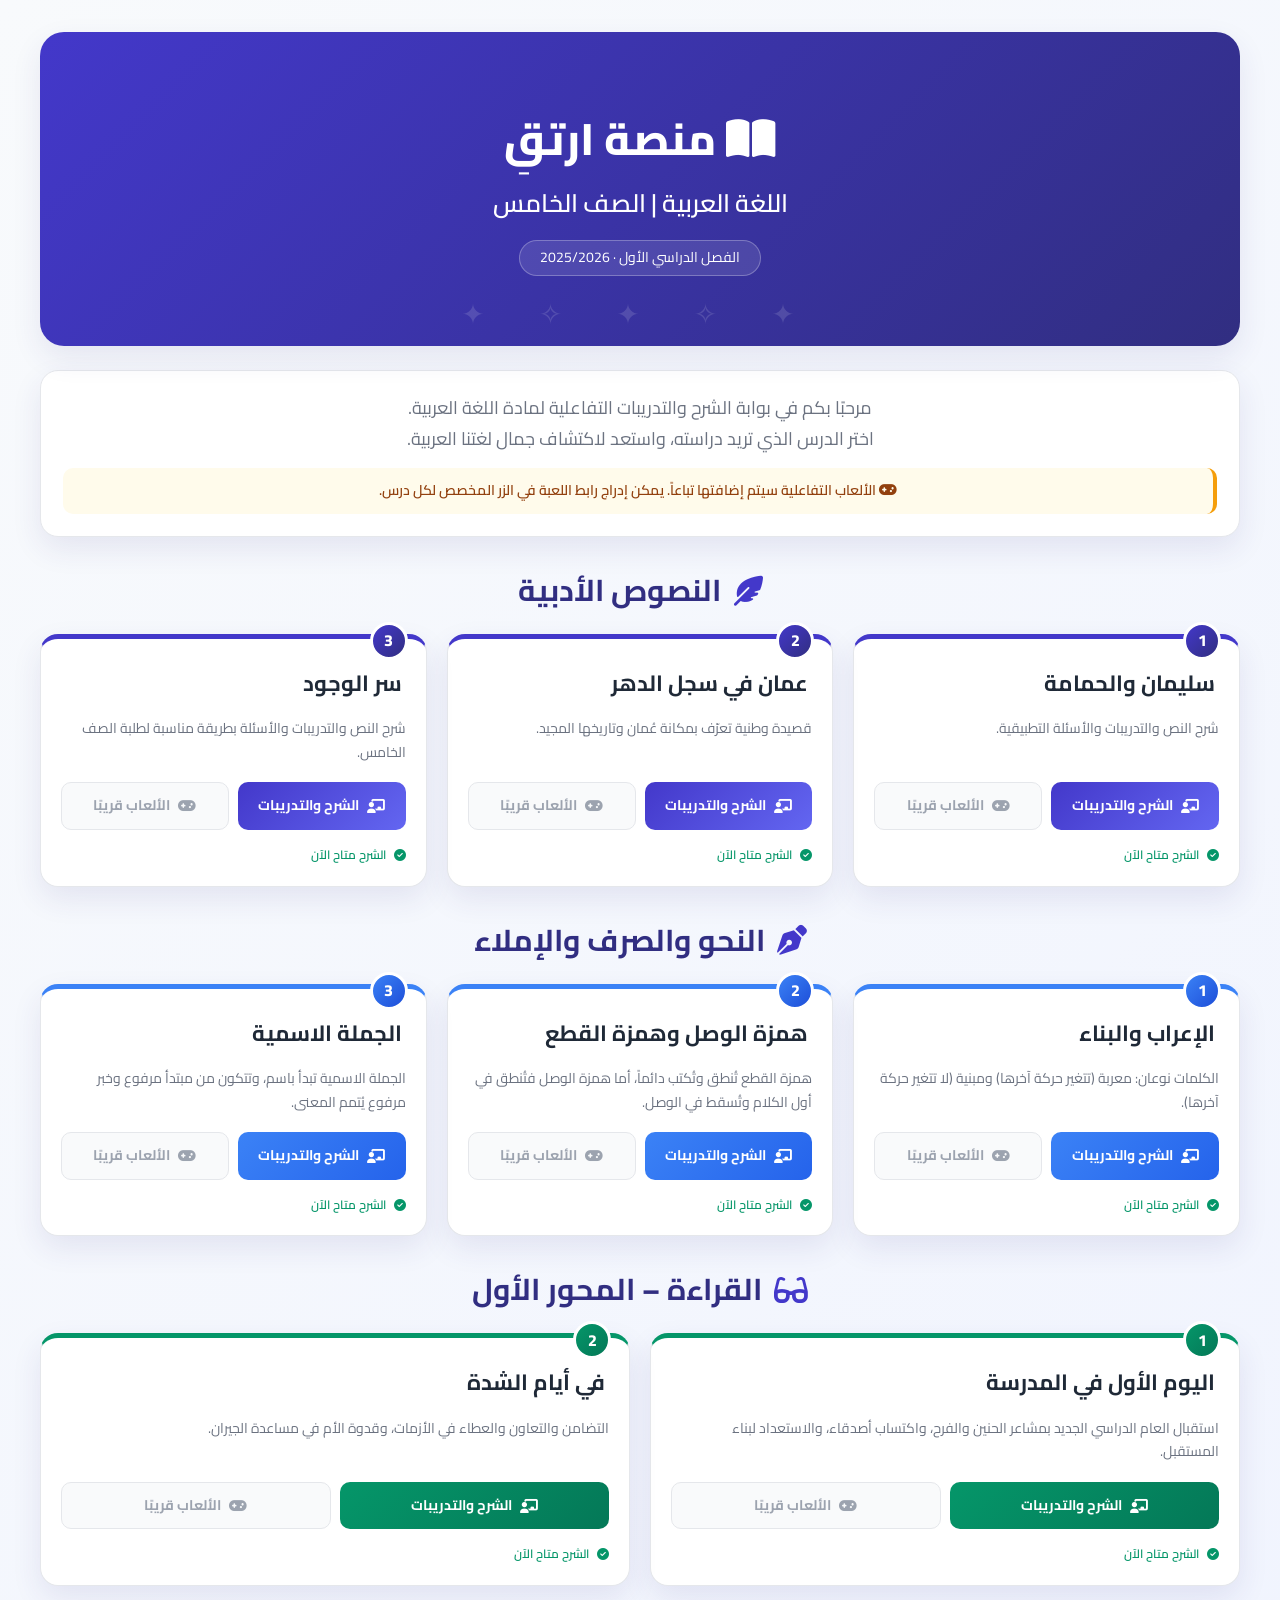
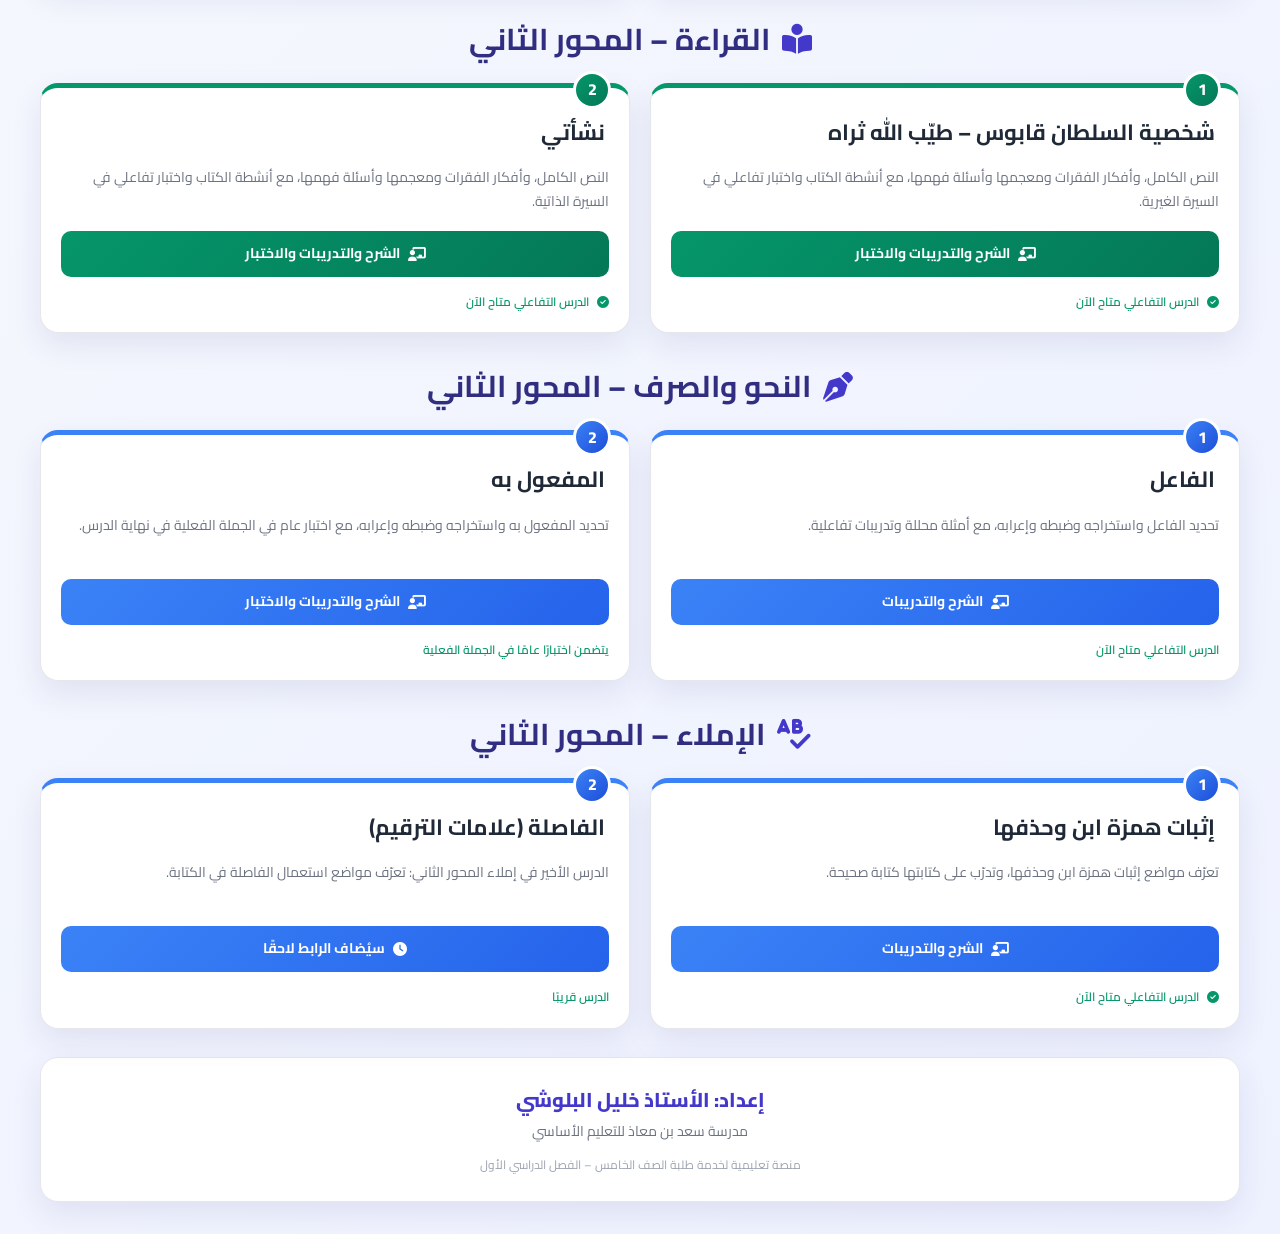
==== commit 585cc883: "Add files via upload" ====
--- a/index.html
+++ b/index.html
@@ -549,6 +549,37 @@
       </article>
     </section>
 
+    <!-- ===== الإملاء – المحور الثاني ===== -->
+    <h2 class="section-title" id="axis2-spelling">
+      <i class="fa-solid fa-spell-check" aria-hidden="true"></i>
+      الإملاء – المحور الثاني
+    </h2>
+    <section class="grid grammar" aria-labelledby="axis2-spelling">
+      <article class="lesson-card">
+        <span class="num">1</span>
+        <h3 class="lesson-title">إثبات همزة ابن وحذفها</h3>
+        <p class="description">تعرّف مواضع إثبات همزة ابن وحذفها، وتدرّب على كتابتها كتابة صحيحة.</p>
+        <div class="actions">
+          <a class="btn btn-lesson" href="https://ibn-hamza-lesson.omk811.chatgpt.site" target="_blank" rel="noopener noreferrer">
+            <i class="fa-solid fa-chalkboard-user" aria-hidden="true"></i> الشرح والتدريبات
+          </a>
+        </div>
+        <div class="status"><i class="fa-solid fa-circle-check" aria-hidden="true"></i> الدرس التفاعلي متاح الآن</div>
+      </article>
+      <article class="lesson-card">
+        <span class="num">2</span>
+        <h3 class="lesson-title">الفاصلة (علامات الترقيم)</h3>
+        <p class="description">الدرس الأخير في إملاء المحور الثاني: تعرّف مواضع استعمال الفاصلة في الكتابة.</p>
+        <div class="actions">
+          <!-- لإتاحة الدرس: استبدل العنصر span أدناه برابط a يحمل رابط الدرس، واحذف disabled وaria-disabled. -->
+          <span class="btn btn-lesson disabled" aria-disabled="true">
+            <i class="fa-solid fa-clock" aria-hidden="true"></i> سيُضاف الرابط لاحقًا
+          </span>
+        </div>
+        <div class="status">الدرس قريبًا</div>
+      </article>
+    </section>
+
     <!-- ===== الفوتر ===== -->
     <footer>
       <div class="teacher">إعداد: الأستاذ خليل البلوشي</div>
@@ -559,4 +590,4 @@
   </main>
 
 </body>
-</html>
+</html>
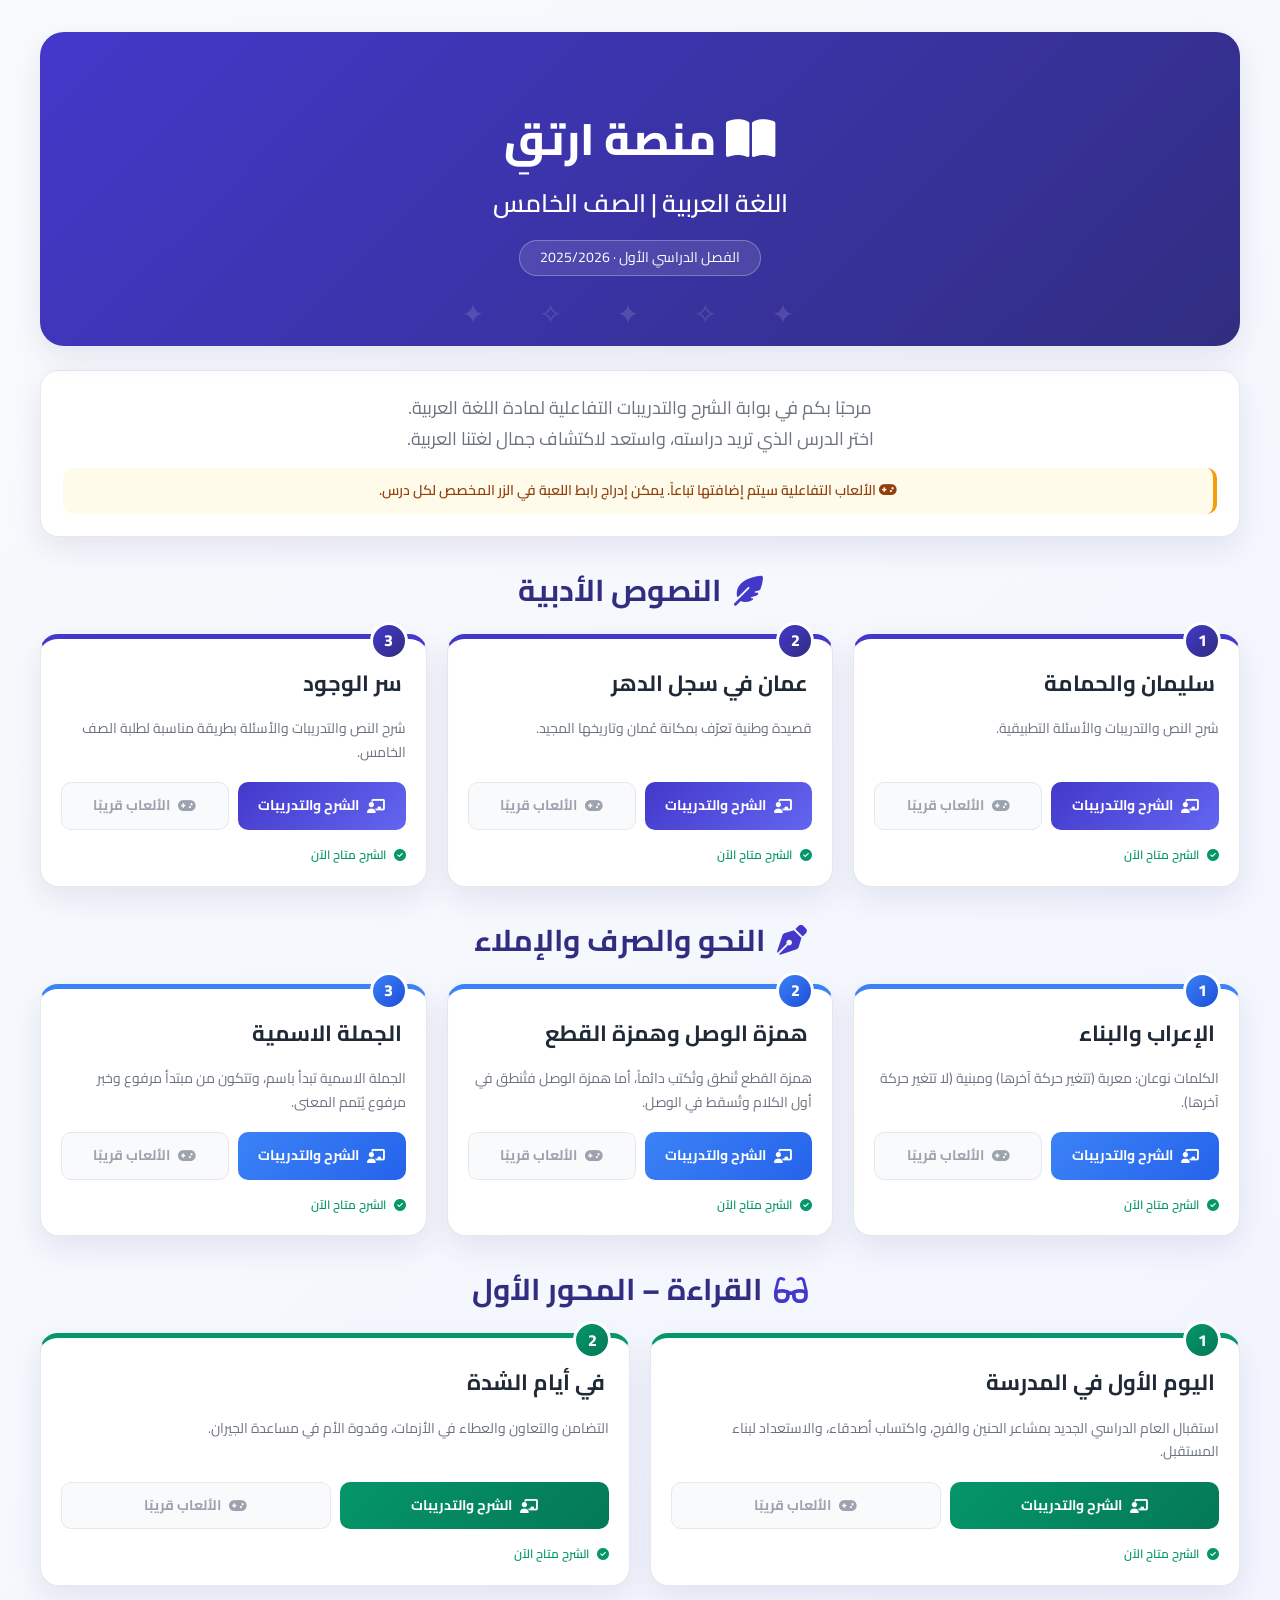
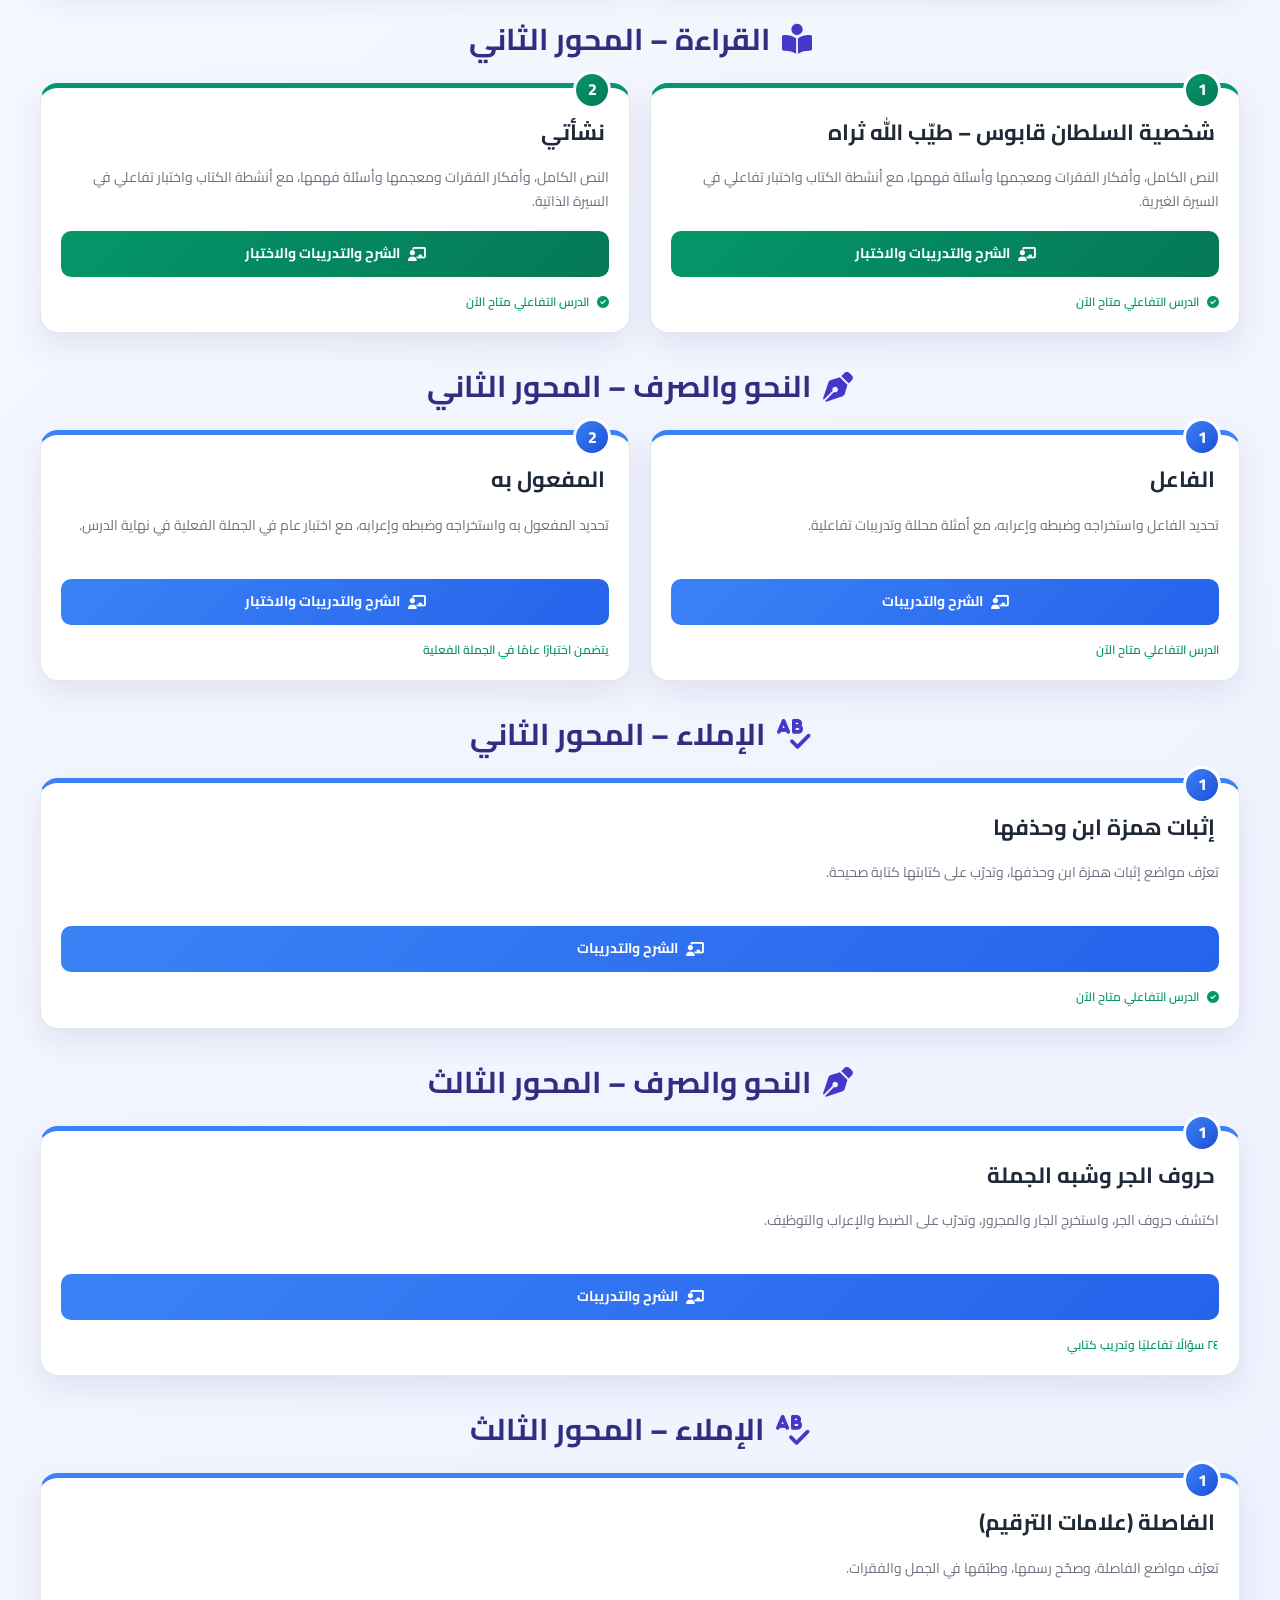
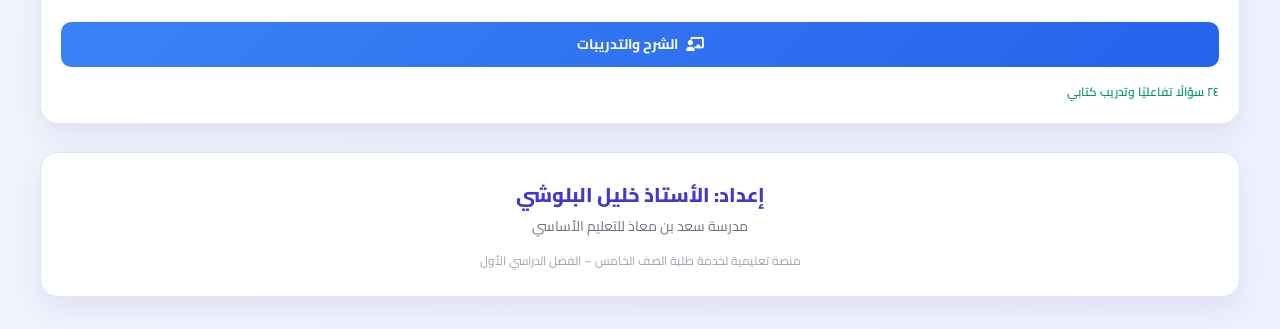
==== commit 0c0d61f4: "Add interactive Axis 3 grammar and comma lessons" ====
--- a/index.html
+++ b/index.html
@@ -566,17 +566,41 @@
         </div>
         <div class="status"><i class="fa-solid fa-circle-check" aria-hidden="true"></i> الدرس التفاعلي متاح الآن</div>
       </article>
-      <article class="lesson-card">
-        <span class="num">2</span>
+    </section>
+
+    <h2 class="section-title" id="axis3">
+      <i class="fa-solid fa-pen-nib" aria-hidden="true"></i>
+      النحو والصرف – المحور الثالث
+    </h2>
+    <section class="grid grammar" aria-labelledby="axis3">
+      <article class="lesson-card">
+        <span class="num">1</span>
+        <h3 class="lesson-title">حروف الجر وشبه الجملة</h3>
+        <p class="description">اكتشف حروف الجر، واستخرج الجار والمجرور، وتدرّب على الضبط والإعراب والتوظيف.</p>
+        <div class="actions">
+          <a class="btn btn-lesson" href="./prepositions.html">
+            <i class="fa-solid fa-chalkboard-user" aria-hidden="true"></i> الشرح والتدريبات
+          </a>
+        </div>
+        <div class="status">٢٤ سؤالًا تفاعليًا وتدريب كتابي</div>
+      </article>
+    </section>
+
+    <h2 class="section-title" id="axis3-spelling">
+      <i class="fa-solid fa-spell-check" aria-hidden="true"></i>
+      الإملاء – المحور الثالث
+    </h2>
+    <section class="grid grammar" aria-labelledby="axis3-spelling">
+      <article class="lesson-card">
+        <span class="num">1</span>
         <h3 class="lesson-title">الفاصلة (علامات الترقيم)</h3>
-        <p class="description">الدرس الأخير في إملاء المحور الثاني: تعرّف مواضع استعمال الفاصلة في الكتابة.</p>
-        <div class="actions">
-          <!-- لإتاحة الدرس: استبدل العنصر span أدناه برابط a يحمل رابط الدرس، واحذف disabled وaria-disabled. -->
-          <span class="btn btn-lesson disabled" aria-disabled="true">
-            <i class="fa-solid fa-clock" aria-hidden="true"></i> سيُضاف الرابط لاحقًا
-          </span>
-        </div>
-        <div class="status">الدرس قريبًا</div>
+        <p class="description">تعرّف مواضع الفاصلة، وصحّح رسمها، وطبّقها في الجمل والفقرات.</p>
+        <div class="actions">
+          <a class="btn btn-lesson" href="./comma.html">
+            <i class="fa-solid fa-chalkboard-user" aria-hidden="true"></i> الشرح والتدريبات
+          </a>
+        </div>
+        <div class="status">٢٤ سؤالًا تفاعليًا وتدريب كتابي</div>
       </article>
     </section>
 
